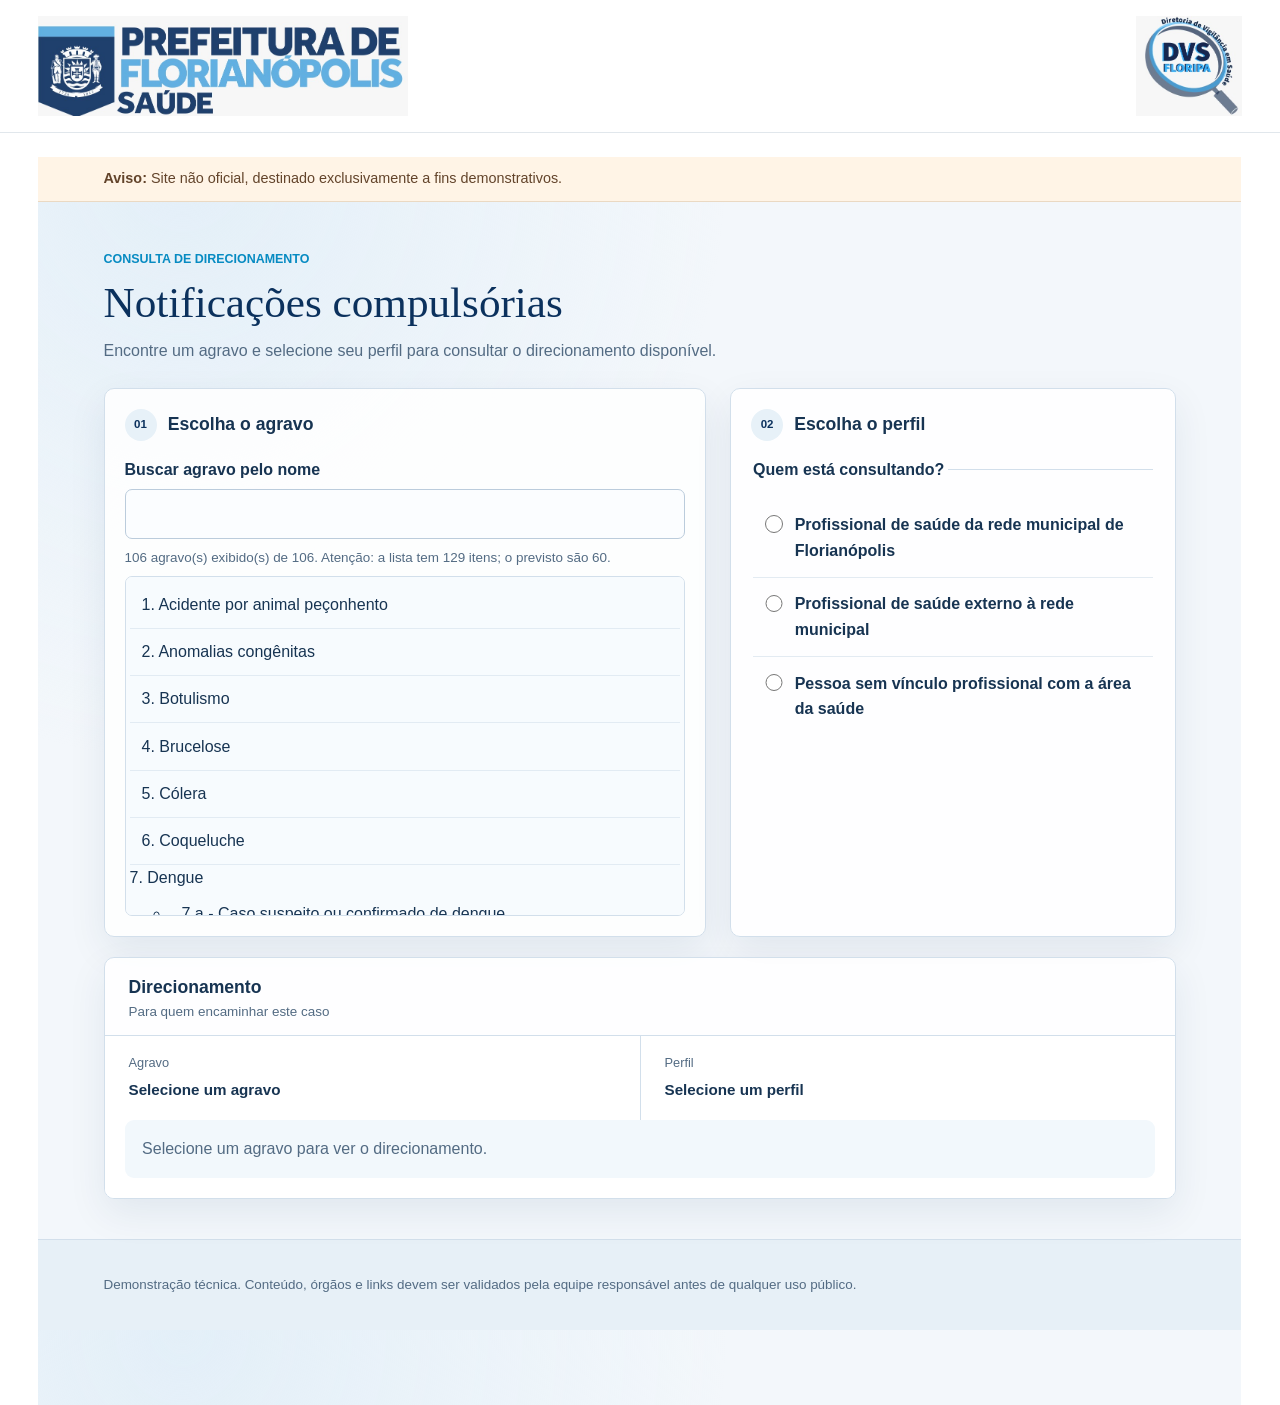
==== public/index.html @ 40ec5837 "Update iframe source URL in index.html" ====
<!doctype html>
<html lang="pt-BR">
<head>
  <meta charset="utf-8">
  <meta name="viewport" content="width=device-width, initial-scale=1">
  <meta http-equiv="Content-Security-Policy" content="default-src 'self'; script-src 'self'; style-src 'self'; img-src 'self' data:; connect-src 'self'; base-uri 'none'; form-action 'none'; object-src 'none'">
  <meta name="referrer" content="strict-origin-when-cross-origin">
  <title>Notificações compulsórias — Demonstração</title>
  <link rel="stylesheet" href="css/portal.css?v=20261022-inicio-direto">
</head>
<body>
  <header class="portal-capa" aria-label="Identificação institucional">
    <img src="images/logo-prefeitura-florianopolis-saude.png" alt="Prefeitura de Florianópolis - Saúde">
    <img src="images/logo-dvs.png" alt="Diretoria de Vigilância em Saúde - DVS Floripa">
  </header>

  <main id="conteudo" class="portal-conteudo" tabindex="-1">
    <iframe
      id="aplicacao-notificacao"
      class="portal-aplicacao"
      title="Aplicação de Notificação Compulsória"
      src="notificacao.html?v=20261022-exigir-agravo"
      scrolling="no"></iframe>
  </main>

  <footer class="portal-rodape">
    <p>Desenvolvido por Luana Lenzi</p>
  </footer>

  <script src="js/portal.js?v=20261022-observar-mutacoes" defer></script>
</body>
</html>
---- public/css/portal.css ----
:root {
  color-scheme: light;
  --portal-texto: #304459;
  font-family: Arial, "Segoe UI", sans-serif;
}

* { box-sizing: border-box; }
body { margin: 0; color: var(--portal-texto); background: #fff; }
a { color: inherit; }

.portal-capa { display: flex; align-items: center; justify-content: space-between; gap: 2rem; padding: 1rem clamp(1.25rem, 3vw, 2.5rem); border-bottom: 1px solid #e1e7ec; }
.portal-capa img { display: block; width: auto; max-width: 48%; height: 100px; object-fit: contain; }
.portal-conteudo { min-width: 0; padding: 1.5rem clamp(1.25rem, 3vw, 2.5rem) 2rem; }
.portal-aplicacao { display: block; width: 100%; min-height: 75vh; border: 0; background: #fff; overflow: hidden; }
.portal-rodape { padding: .85rem 1.5rem; border-top: 1px solid #e1e7ec; background: #f5f7f9; text-align: center; }
.portal-rodape p { margin: 0; color: #657487; font-size: .8rem; }

@media (max-width: 700px) {
  .portal-capa { gap: 1rem; padding: .75rem .9rem; }
  .portal-capa img { max-width: 48%; height: 72px; }
  .portal-conteudo { padding: 1.2rem .9rem 1.5rem; }
  .portal-aplicacao { min-height: 80vh; }
}
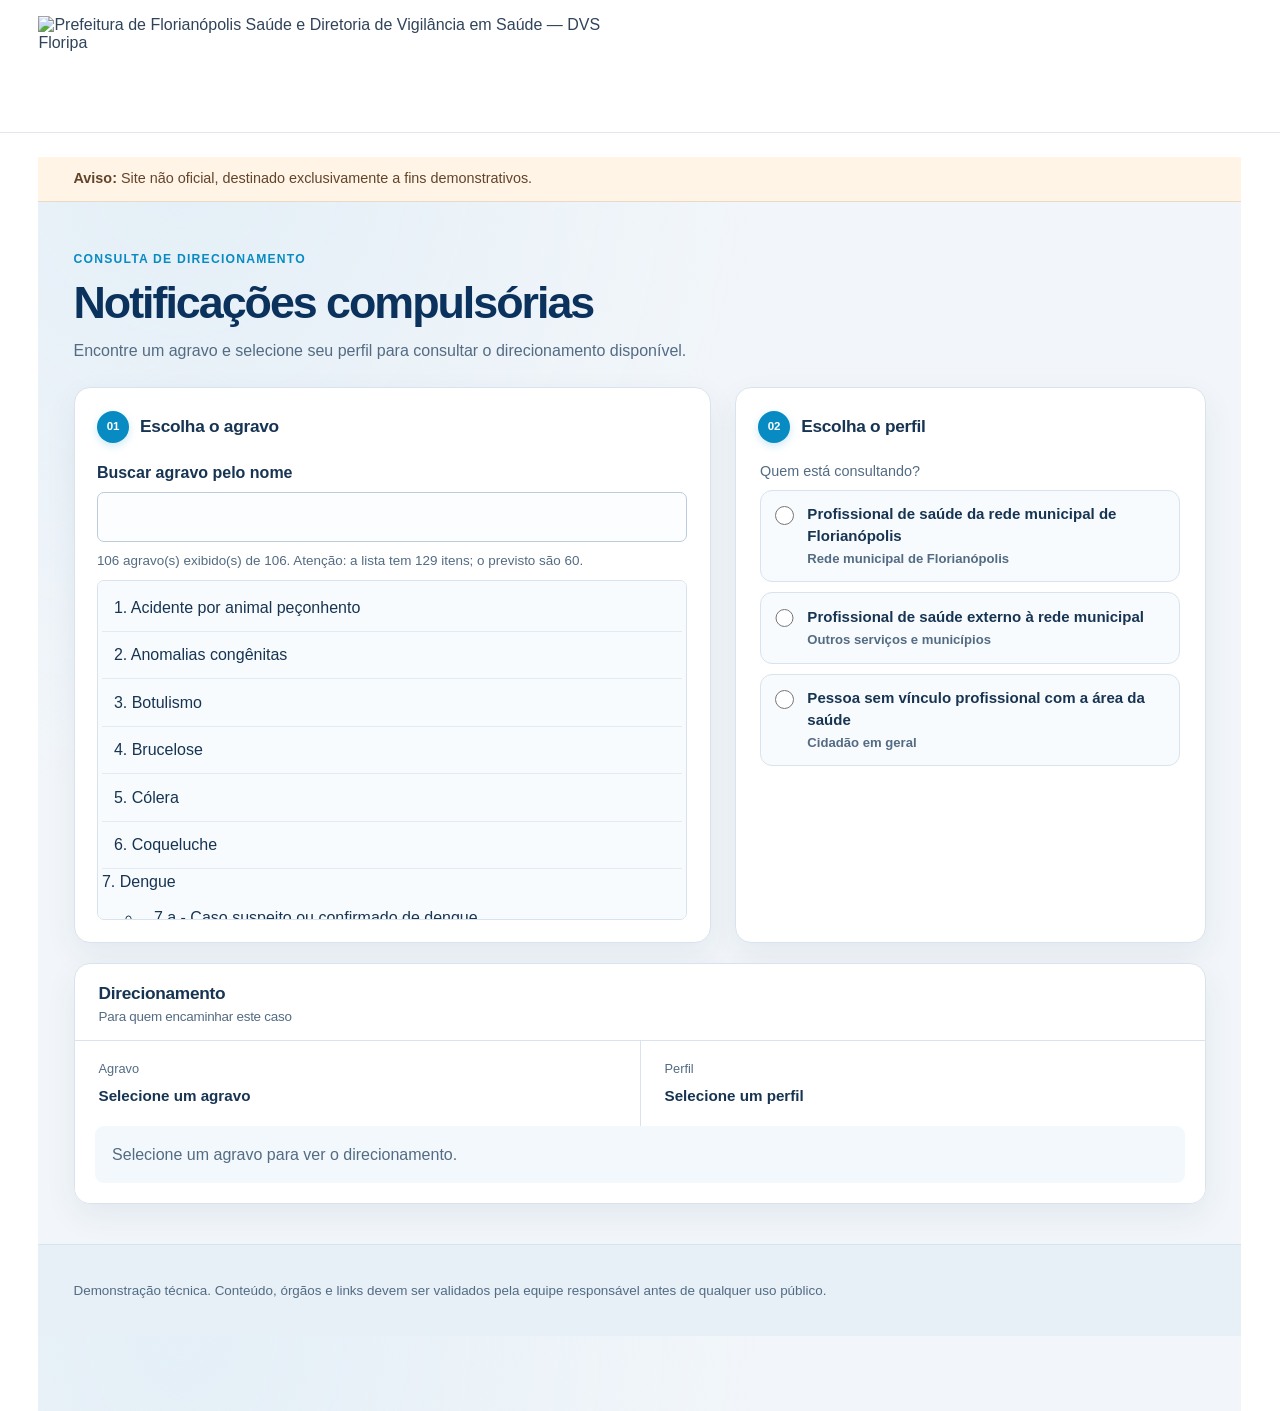
==== commit 7bc60435: "Update stylesheet and logo image in index.html" ====
--- a/public/index.html
+++ b/public/index.html
@@ -6,12 +6,11 @@
   <meta http-equiv="Content-Security-Policy" content="default-src 'self'; script-src 'self'; style-src 'self'; img-src 'self' data:; connect-src 'self'; base-uri 'none'; form-action 'none'; object-src 'none'">
   <meta name="referrer" content="strict-origin-when-cross-origin">
   <title>Notificações compulsórias — Demonstração</title>
-  <link rel="stylesheet" href="css/portal.css?v=20261022-inicio-direto">
+  <link rel="stylesheet" href="css/portal.css?v=20261022-logo-unico">
 </head>
 <body>
   <header class="portal-capa" aria-label="Identificação institucional">
-    <img src="images/logo-prefeitura-florianopolis-saude.png" alt="Prefeitura de Florianópolis - Saúde">
-    <img src="images/logo-dvs.png" alt="Diretoria de Vigilância em Saúde - DVS Floripa">
+    <img src="images/logo-prefeitura-saude-dvs.png" alt="Prefeitura de Florianópolis Saúde e Diretoria de Vigilância em Saúde — DVS Floripa">
   </header>
 
   <main id="conteudo" class="portal-conteudo" tabindex="-1">
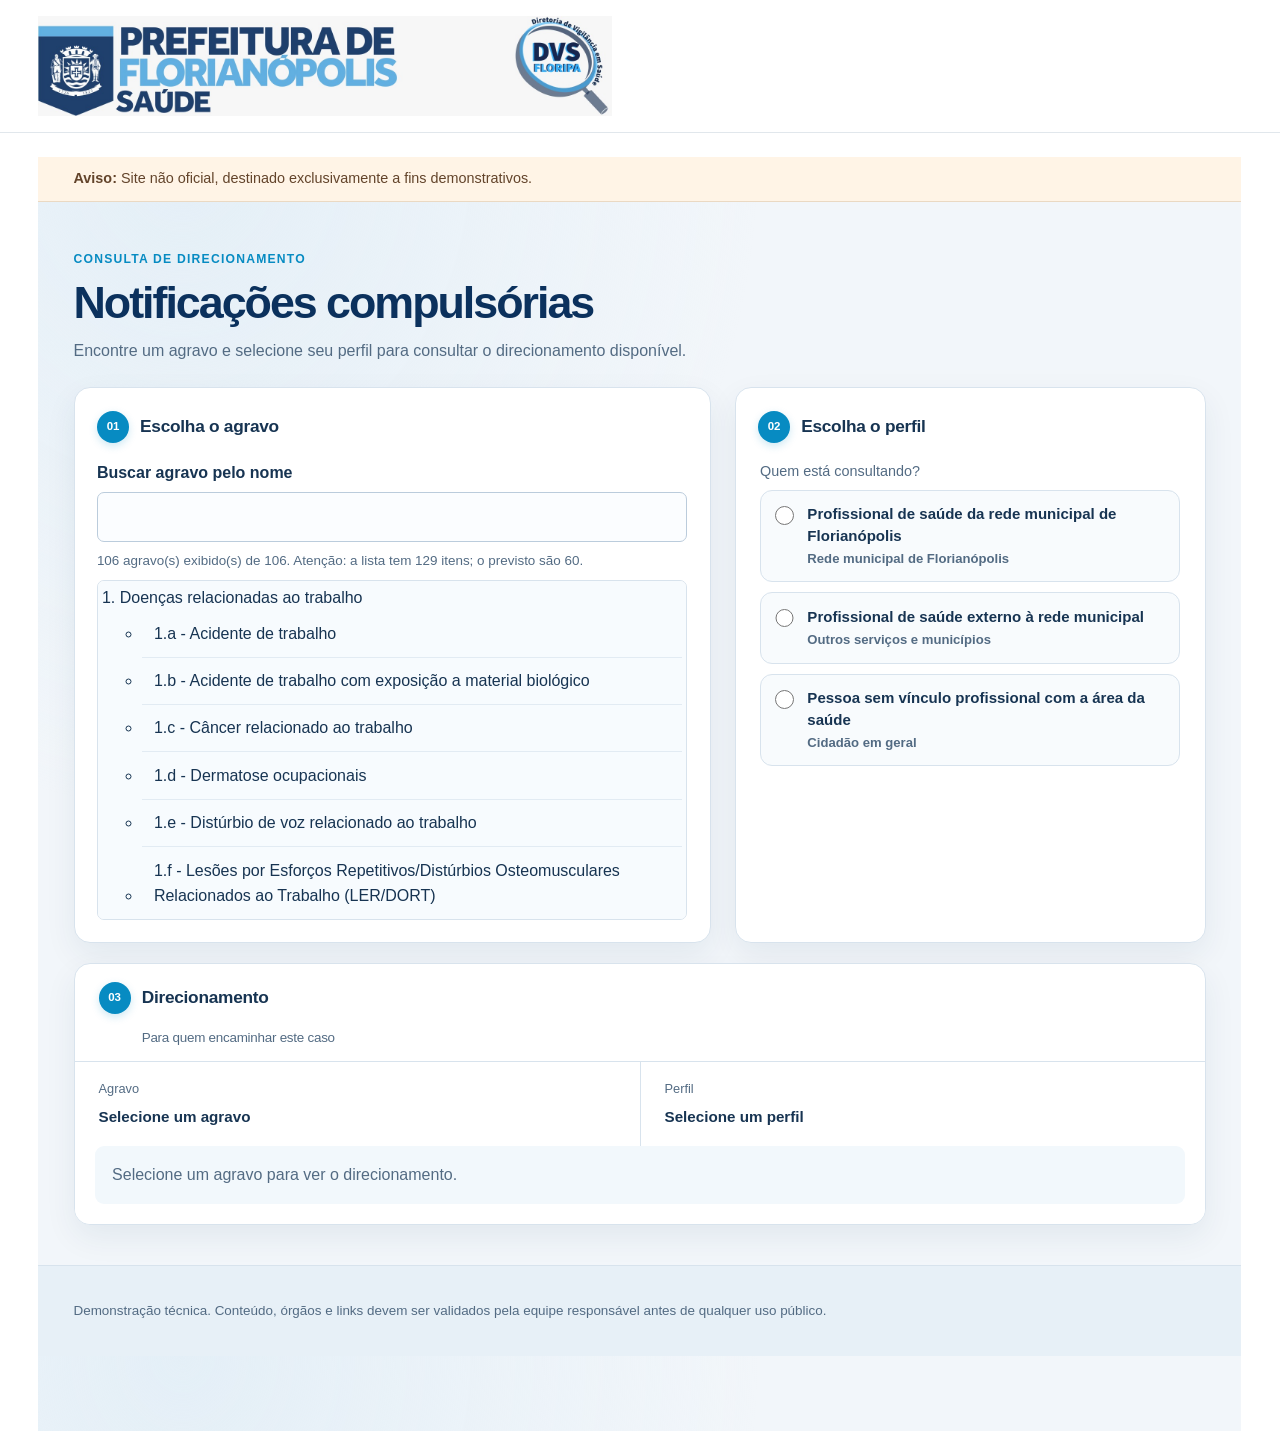
==== commit 1a2095b7: "Reorder and renumber notification items Co-authored-by: Copilot <223556219+Copilot@users.noreply.git" ====
--- a/public/index.html
+++ b/public/index.html
@@ -18,7 +18,7 @@
       id="aplicacao-notificacao"
       class="portal-aplicacao"
       title="Aplicação de Notificação Compulsória"
-      src="notificacao.html?v=20261022-exigir-agravo"
+      src="notificacao.html?v=20261022-renumerar-agravos"
       scrolling="no"></iframe>
   </main>
 
--- a/public/css/portal.css
+++ b/public/css/portal.css
@@ -8,16 +8,16 @@
 body { margin: 0; color: var(--portal-texto); background: #fff; }
 a { color: inherit; }
 
-.portal-capa { display: flex; align-items: center; justify-content: space-between; gap: 2rem; padding: 1rem clamp(1.25rem, 3vw, 2.5rem); border-bottom: 1px solid #e1e7ec; }
-.portal-capa img { display: block; width: auto; max-width: 48%; height: 100px; object-fit: contain; }
+.portal-capa { display: flex; align-items: center; justify-content: flex-start; padding: 1rem clamp(1.25rem, 3vw, 2.5rem); border-bottom: 1px solid #e1e7ec; }
+.portal-capa img { display: block; width: min(100%, 580px); max-height: 100px; object-fit: contain; object-position: left center; }
 .portal-conteudo { min-width: 0; padding: 1.5rem clamp(1.25rem, 3vw, 2.5rem) 2rem; }
 .portal-aplicacao { display: block; width: 100%; min-height: 75vh; border: 0; background: #fff; overflow: hidden; }
 .portal-rodape { padding: .85rem 1.5rem; border-top: 1px solid #e1e7ec; background: #f5f7f9; text-align: center; }
 .portal-rodape p { margin: 0; color: #657487; font-size: .8rem; }
 
 @media (max-width: 700px) {
-  .portal-capa { gap: 1rem; padding: .75rem .9rem; }
-  .portal-capa img { max-width: 48%; height: 72px; }
+  .portal-capa { padding: .75rem .9rem; }
+  .portal-capa img { width: min(100%, 440px); max-height: 76px; }
   .portal-conteudo { padding: 1.2rem .9rem 1.5rem; }
   .portal-aplicacao { min-height: 80vh; }
 }
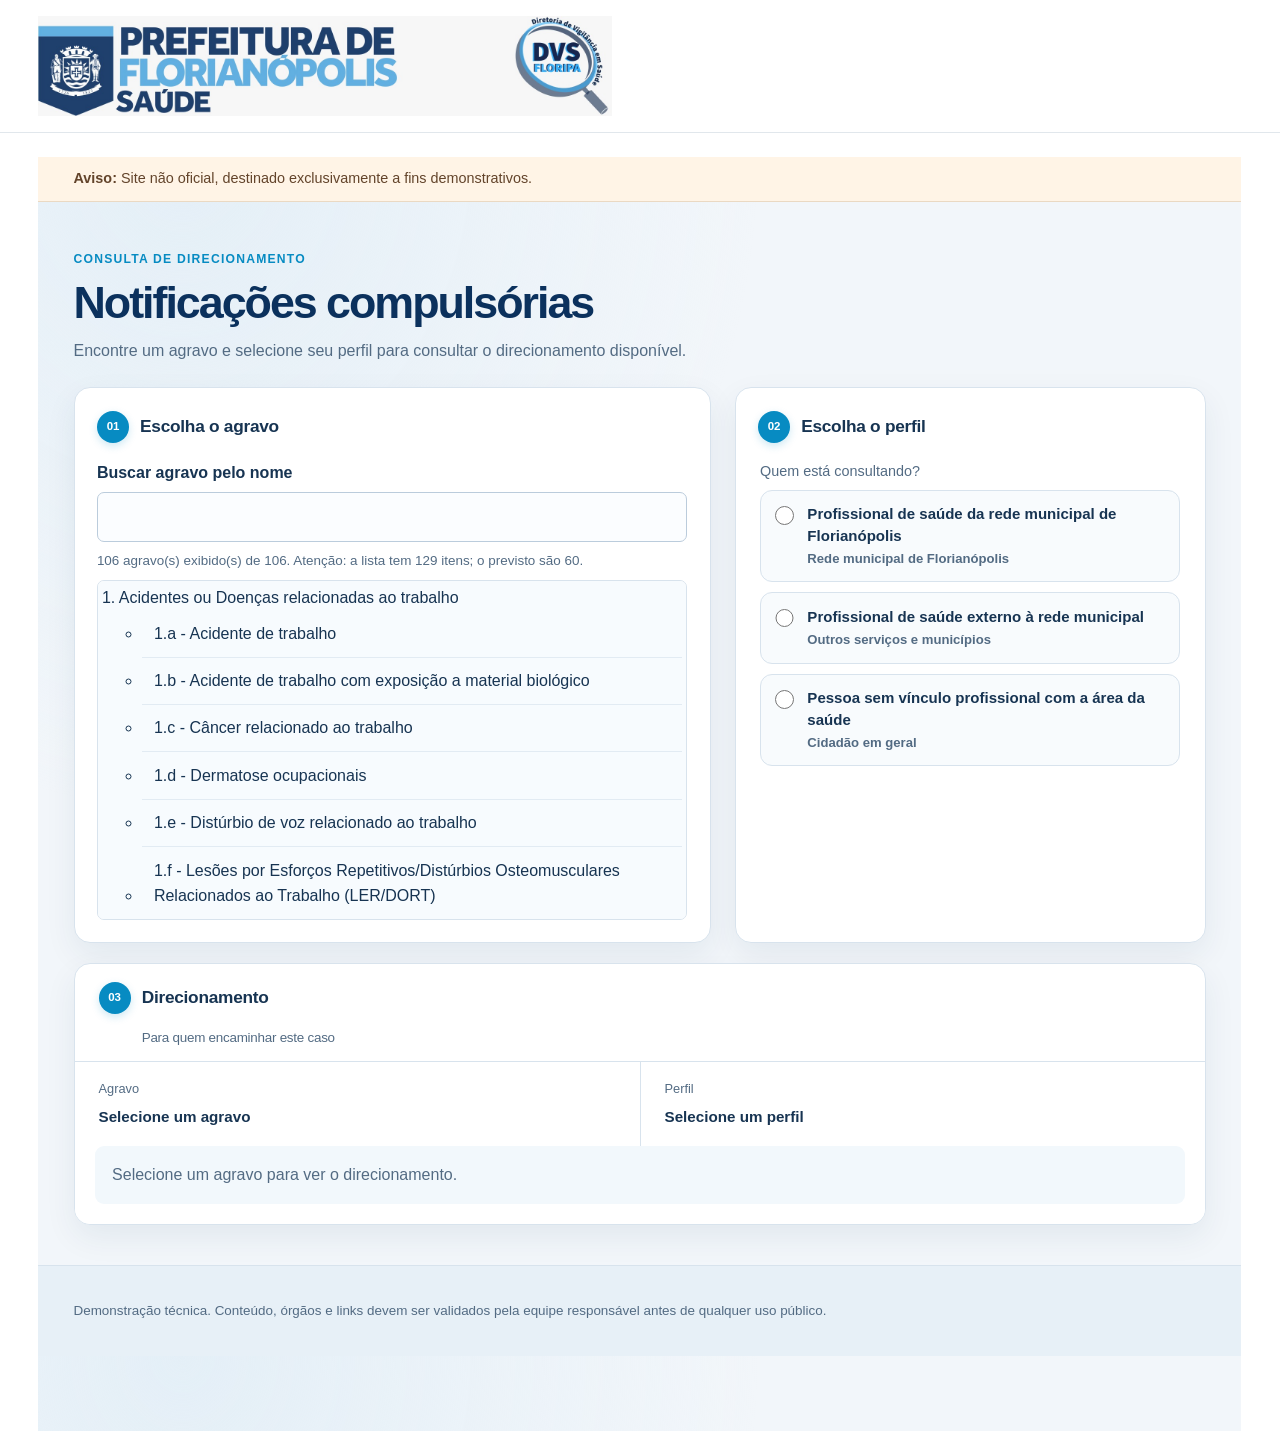
==== commit 43d0db79: "Integra formulário de acidente e PDF completo Co-authored-by: Copilot <223556219+Copilot@users.norep" ====
--- a/public/index.html
+++ b/public/index.html
@@ -18,7 +18,7 @@
       id="aplicacao-notificacao"
       class="portal-aplicacao"
       title="Aplicação de Notificação Compulsória"
-      src="notificacao.html?v=20261022-renumerar-agravos"
+      src="notificacao.html?v=20261027-inline-form"
       scrolling="no"></iframe>
   </main>
 
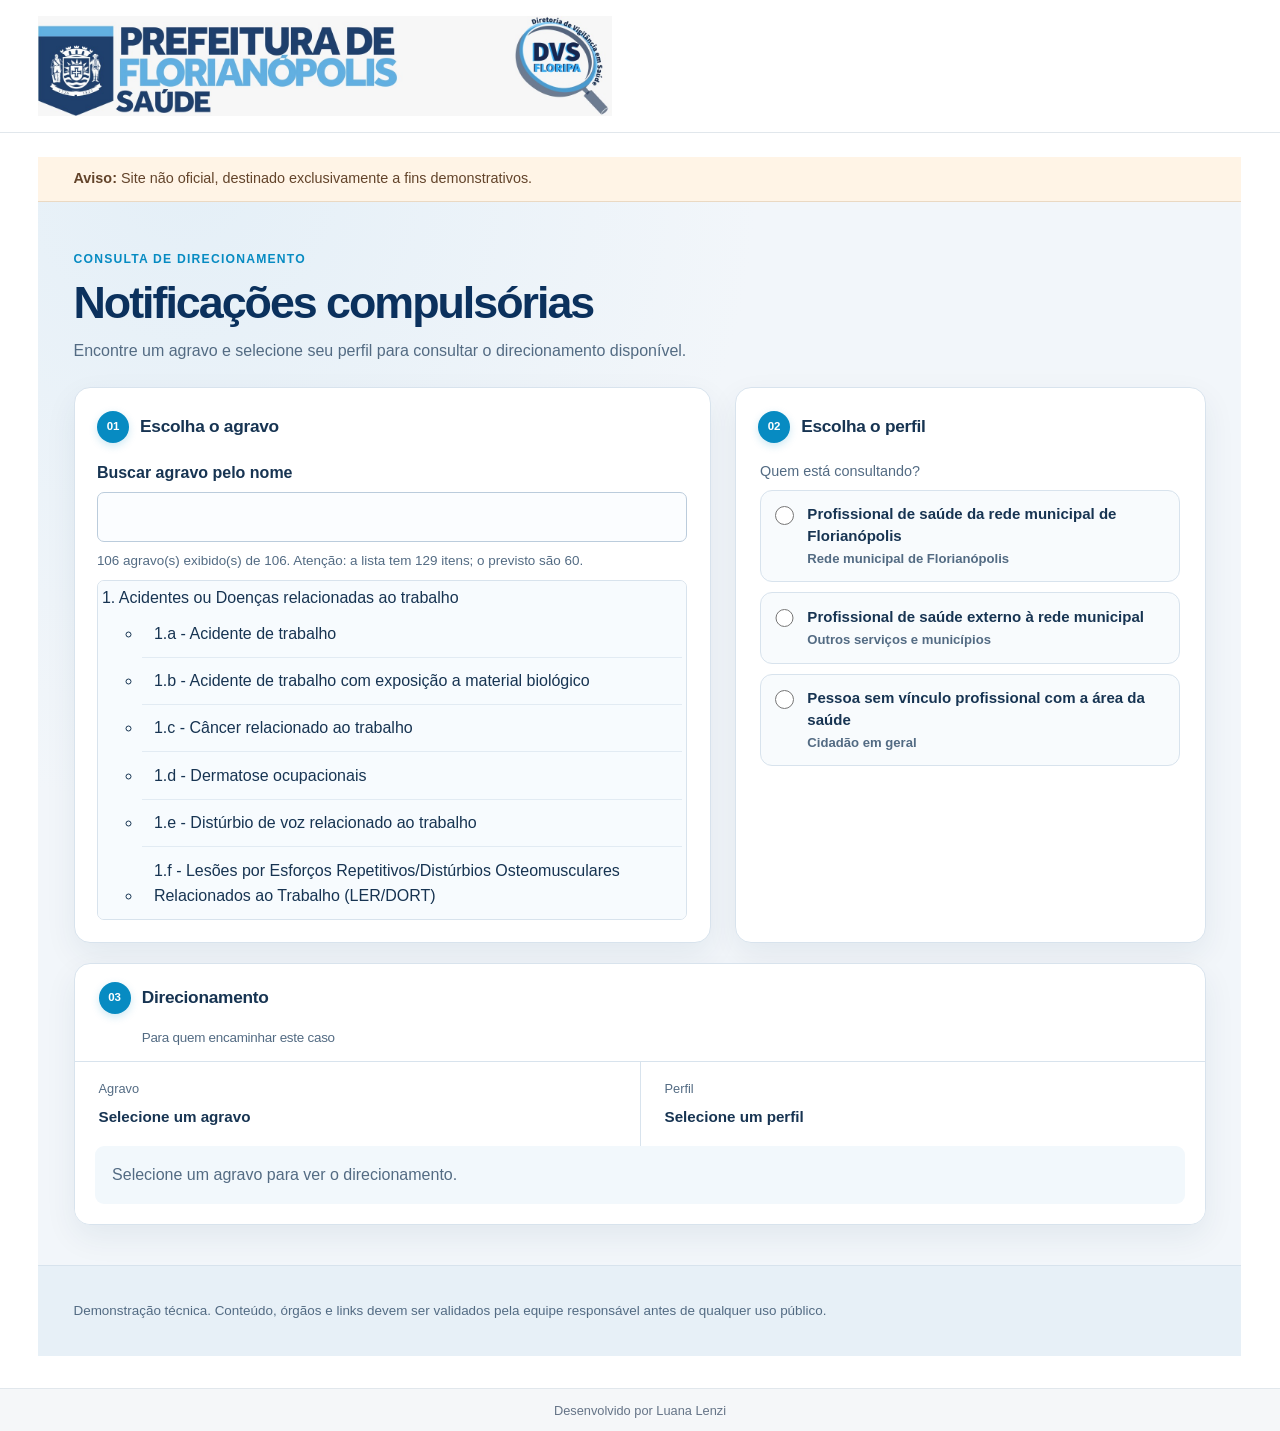
==== commit 585577a0: "Mantém o formulário de acidente em etapas com o botão Seguinte visível. Co-authored-by: Cursor <curs" ====
--- a/public/index.html
+++ b/public/index.html
@@ -18,7 +18,7 @@
       id="aplicacao-notificacao"
       class="portal-aplicacao"
       title="Aplicação de Notificação Compulsória"
-      src="notificacao.html?v=20261027-inline-form"
+      src="notificacao.html?v=20261027-form-passos"
       scrolling="no"></iframe>
   </main>
 
@@ -26,6 +26,6 @@
     <p>Desenvolvido por Luana Lenzi</p>
   </footer>
 
-  <script src="js/portal.js?v=20261022-observar-mutacoes" defer></script>
+  <script src="js/portal.js?v=20261027-form-passos" defer></script>
 </body>
 </html>
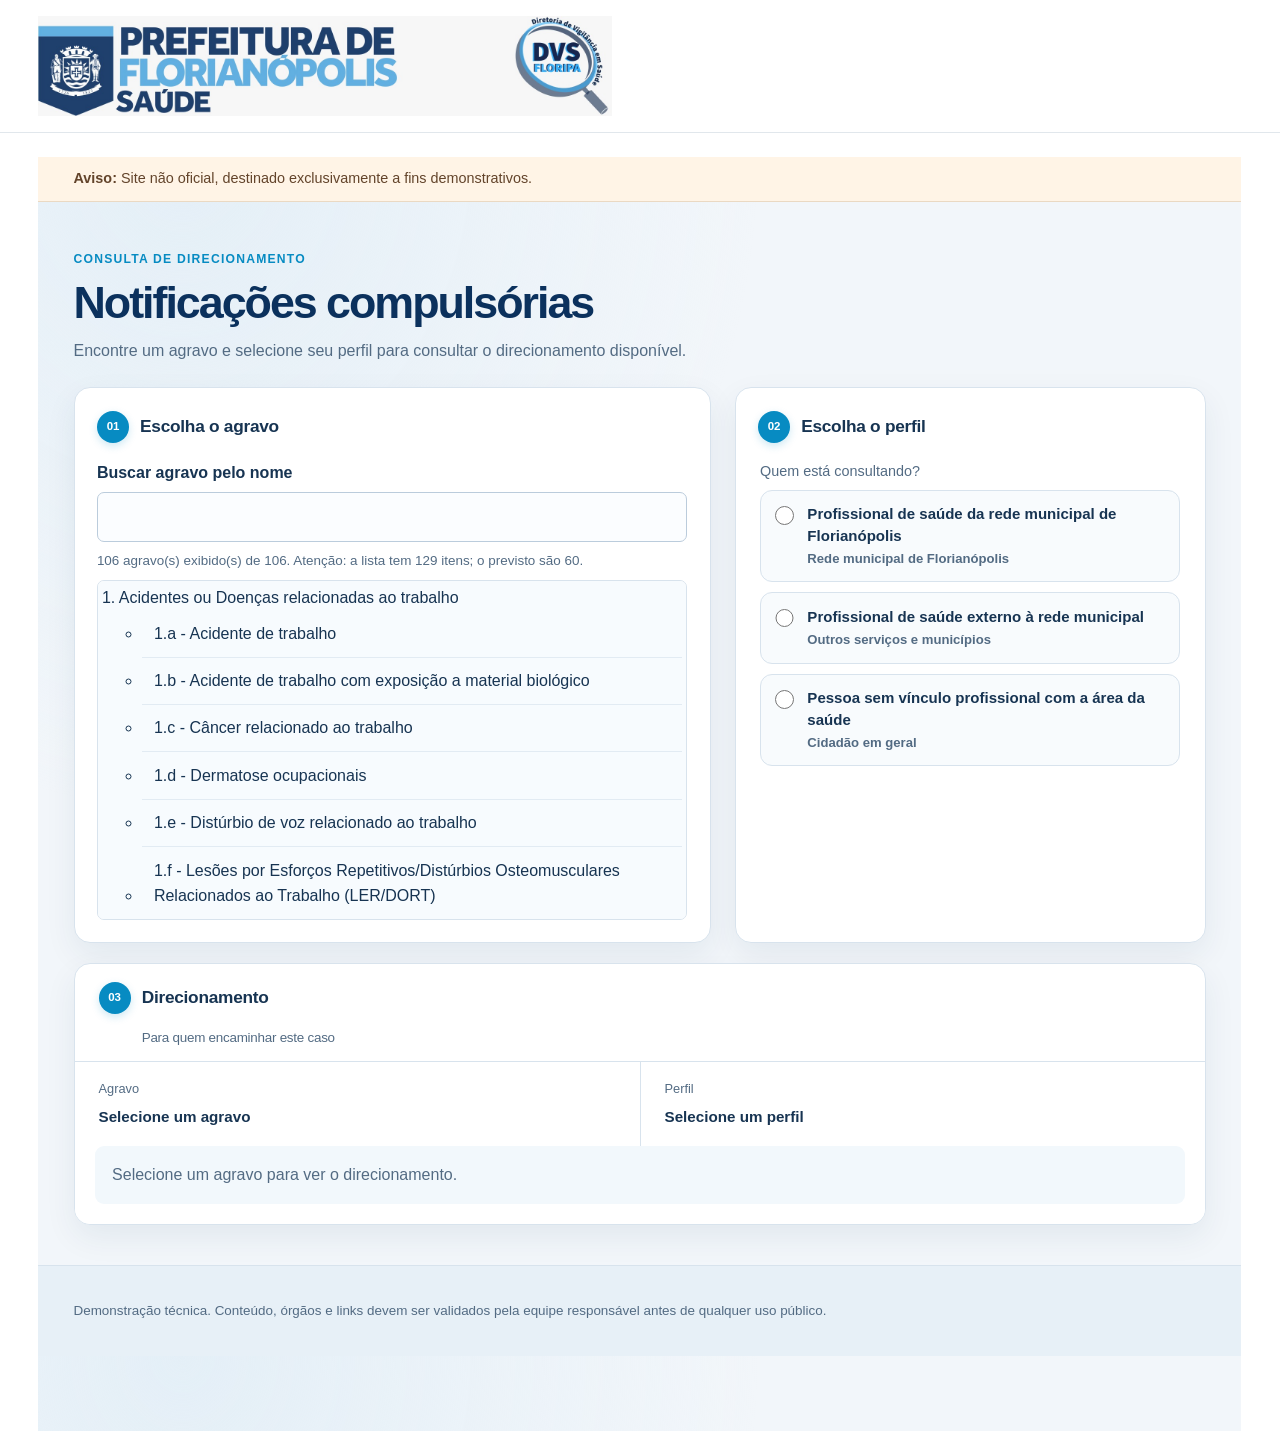
==== commit 64ce70b0: "Substitui o aviso do formulário pela orientação de envio por e-mail. Co-authored-by: Cursor <cursora" ====
--- a/public/index.html
+++ b/public/index.html
@@ -18,7 +18,7 @@
       id="aplicacao-notificacao"
       class="portal-aplicacao"
       title="Aplicação de Notificação Compulsória"
-      src="notificacao.html?v=20261027-form-passos"
+      src="notificacao.html?v=20261028-so-email"
       scrolling="no"></iframe>
   </main>
 
@@ -26,6 +26,6 @@
     <p>Desenvolvido por Luana Lenzi</p>
   </footer>
 
-  <script src="js/portal.js?v=20261027-form-passos" defer></script>
+  <script src="js/portal.js?v=20261028-so-email" defer></script>
 </body>
 </html>
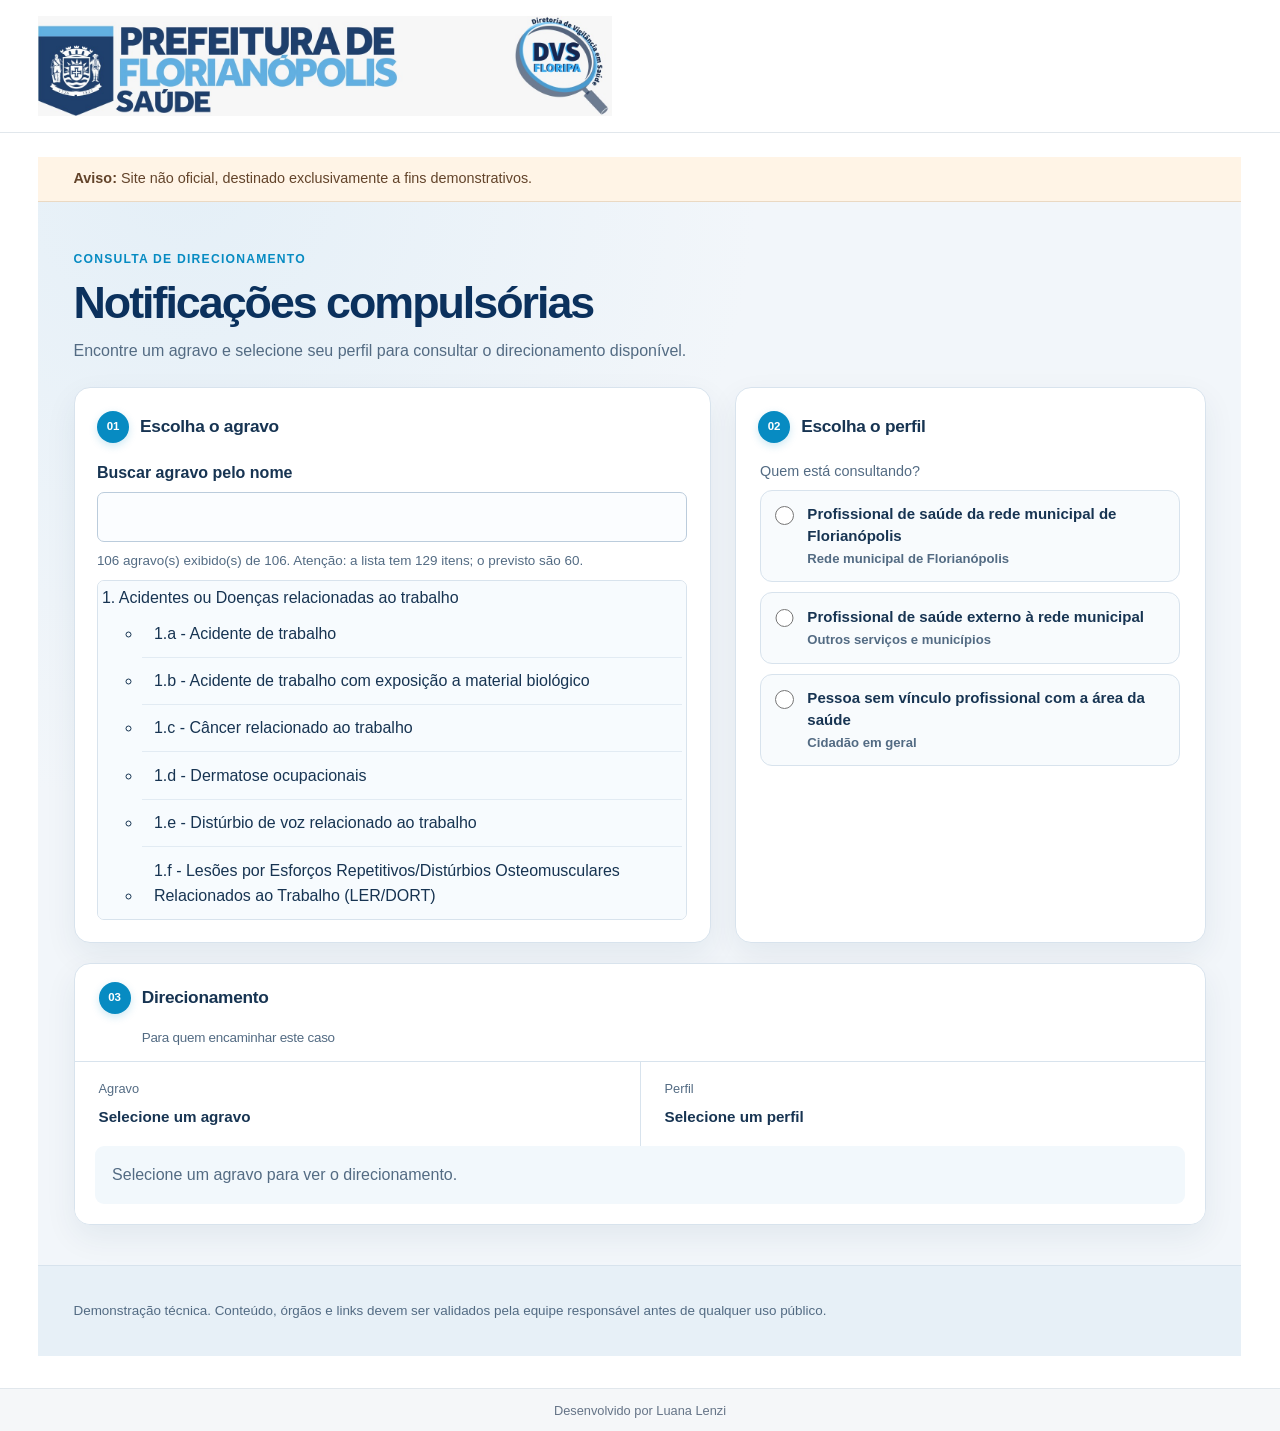
==== commit b07cc722: "Imprime na ficha apenas o texto da opção escolhida. Co-authored-by: Cursor <cursoragent@cursor.com>" ====
--- a/public/index.html
+++ b/public/index.html
@@ -18,7 +18,7 @@
       id="aplicacao-notificacao"
       class="portal-aplicacao"
       title="Aplicação de Notificação Compulsória"
-      src="notificacao.html?v=20261028-so-email"
+      src="notificacao.html?v=20261028-pdf-texto"
       scrolling="no"></iframe>
   </main>
 
@@ -26,6 +26,6 @@
     <p>Desenvolvido por Luana Lenzi</p>
   </footer>
 
-  <script src="js/portal.js?v=20261028-so-email" defer></script>
+  <script src="js/portal.js?v=20261028-pdf-texto" defer></script>
 </body>
 </html>
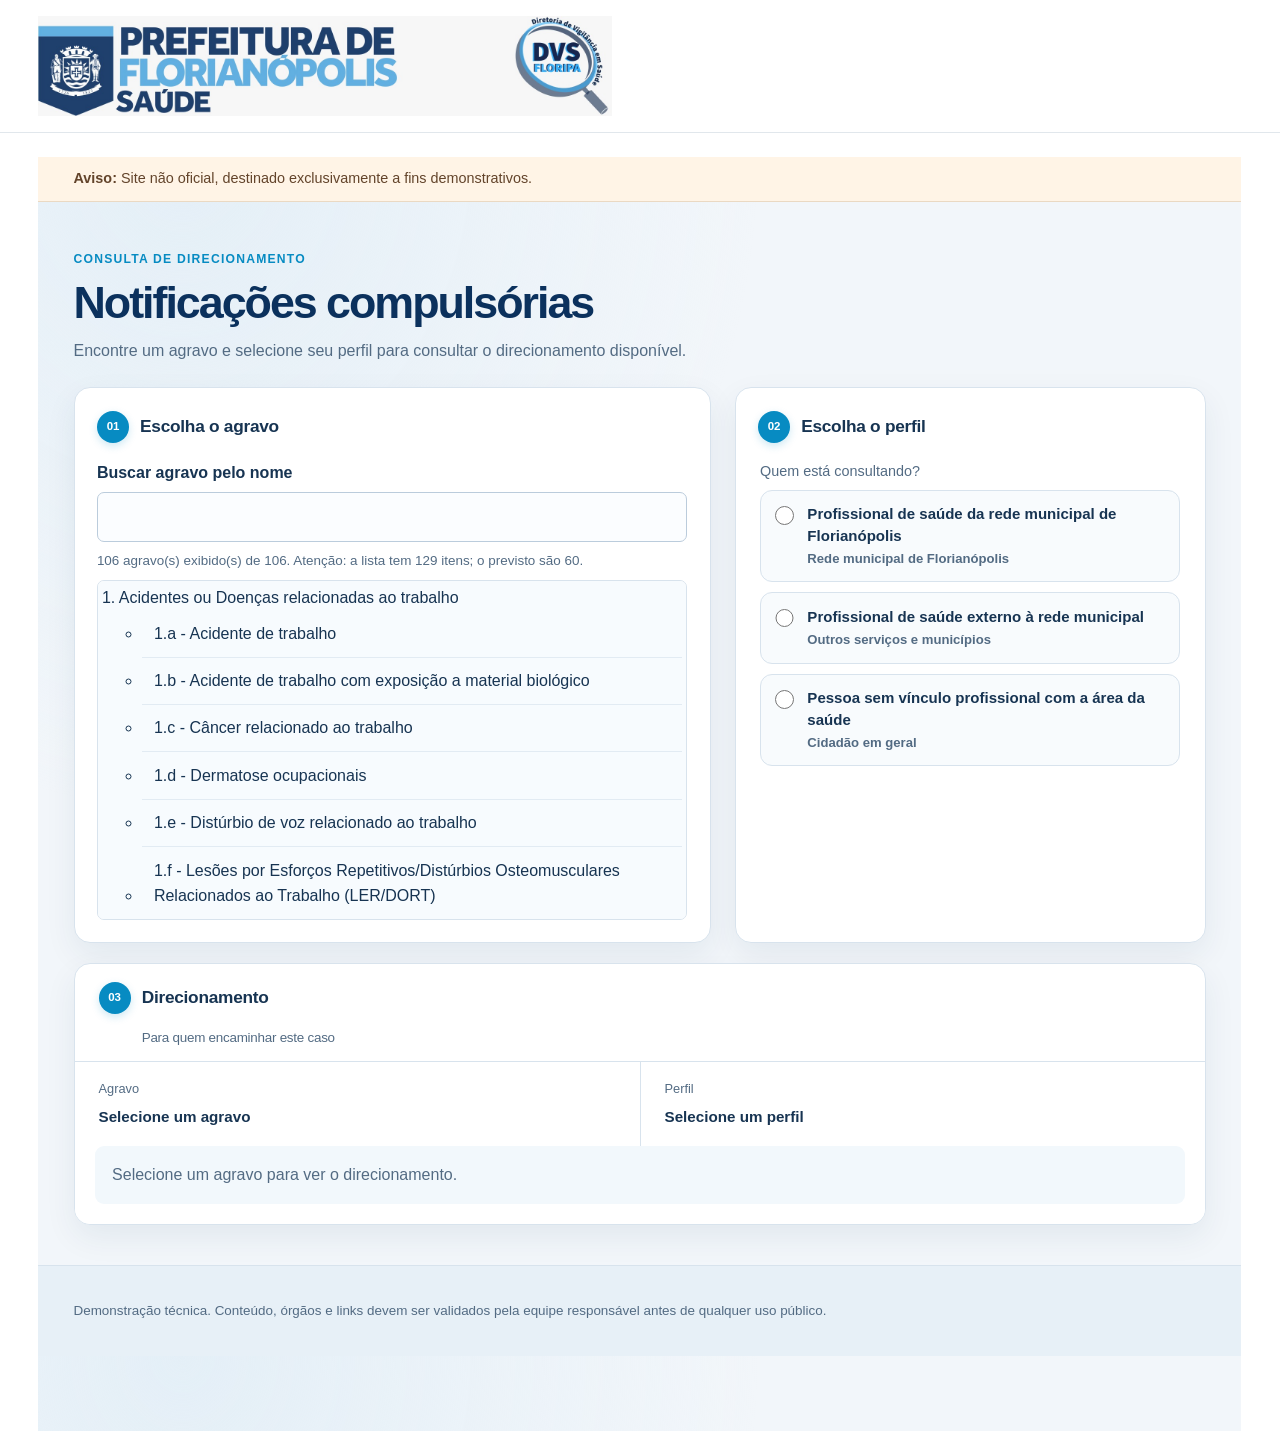
==== commit ad8761cc: "Inclui os formulários dos agravos 1.b e 1.c e orienta o envio do PDF para a Saúde do Trabalhador. Co" ====
--- a/public/index.html
+++ b/public/index.html
@@ -18,7 +18,7 @@
       id="aplicacao-notificacao"
       class="portal-aplicacao"
       title="Aplicação de Notificação Compulsória"
-      src="notificacao.html?v=20261028-pdf-texto"
+      src="notificacao.html?v=20261028-email-saude-trab"
       scrolling="no"></iframe>
   </main>
 
@@ -26,6 +26,6 @@
     <p>Desenvolvido por Luana Lenzi</p>
   </footer>
 
-  <script src="js/portal.js?v=20261028-pdf-texto" defer></script>
+  <script src="js/portal.js?v=20261028-email-saude-trab" defer></script>
 </body>
 </html>
